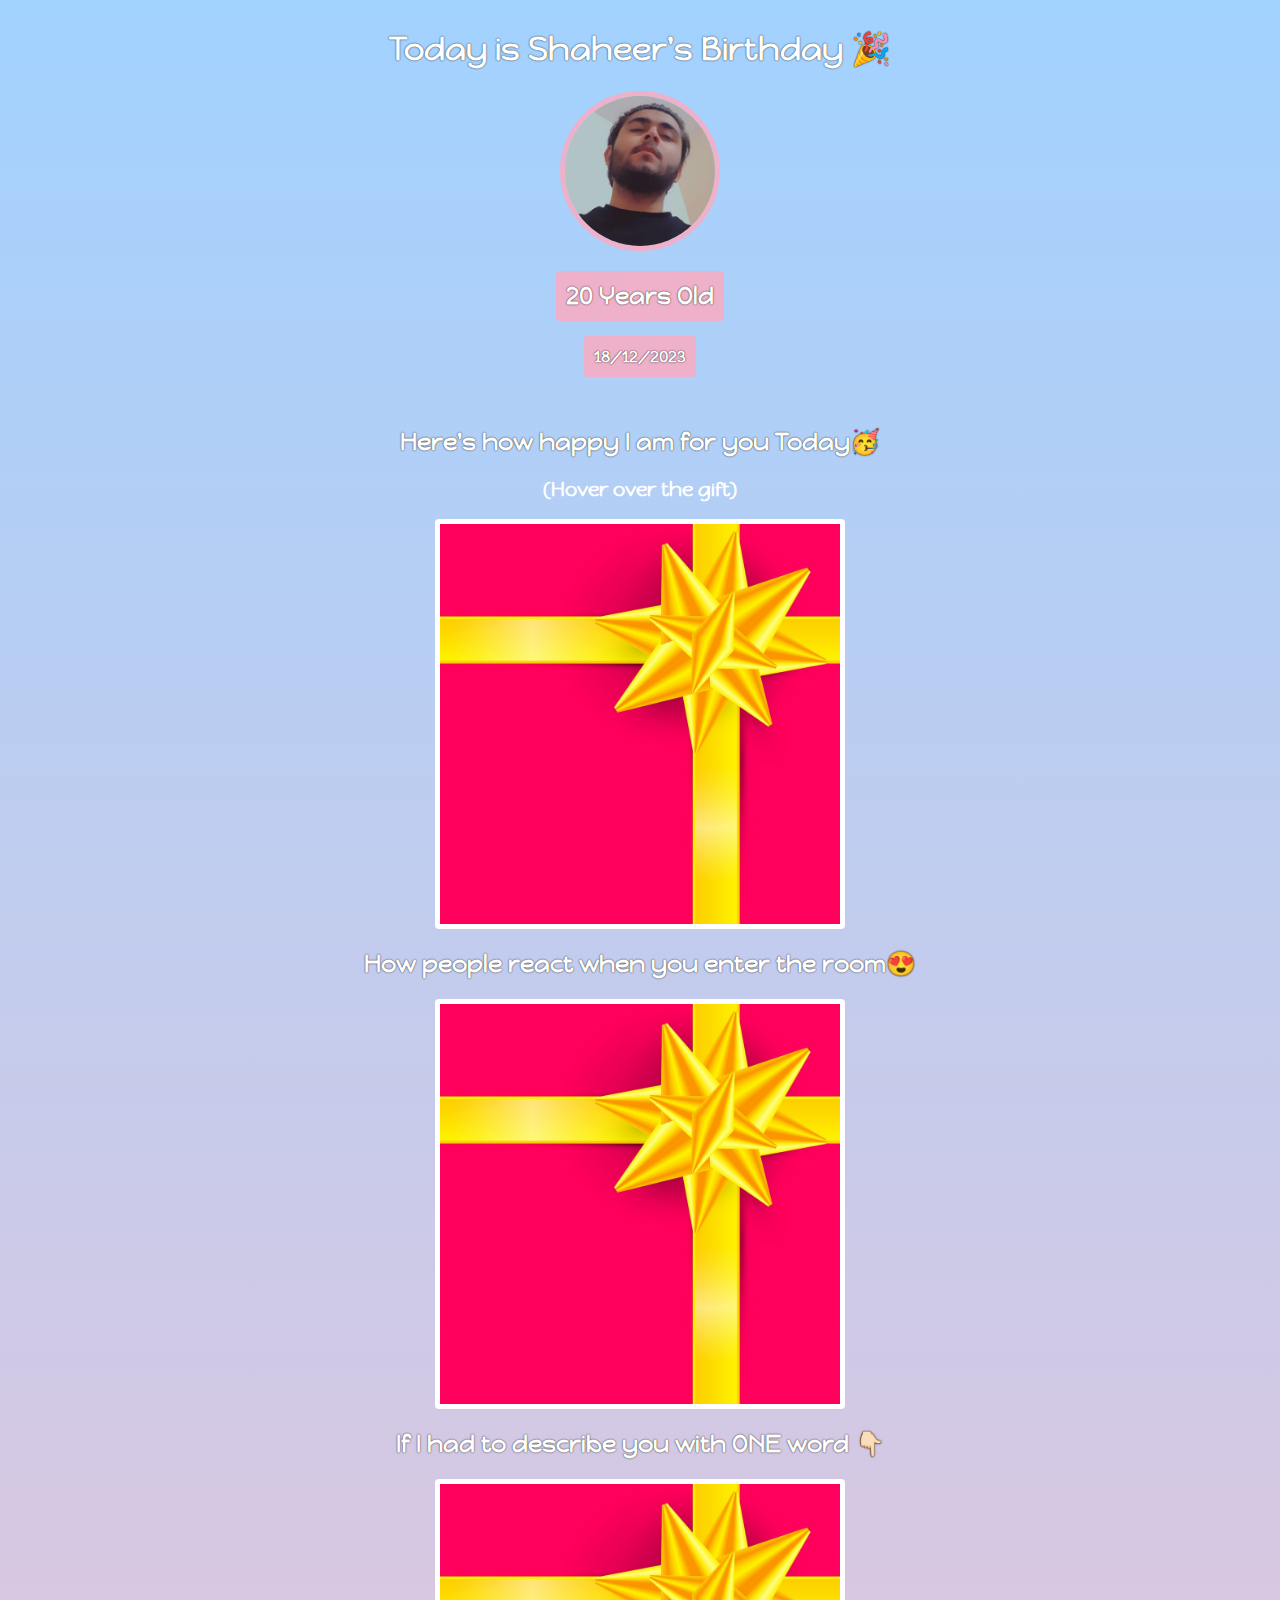
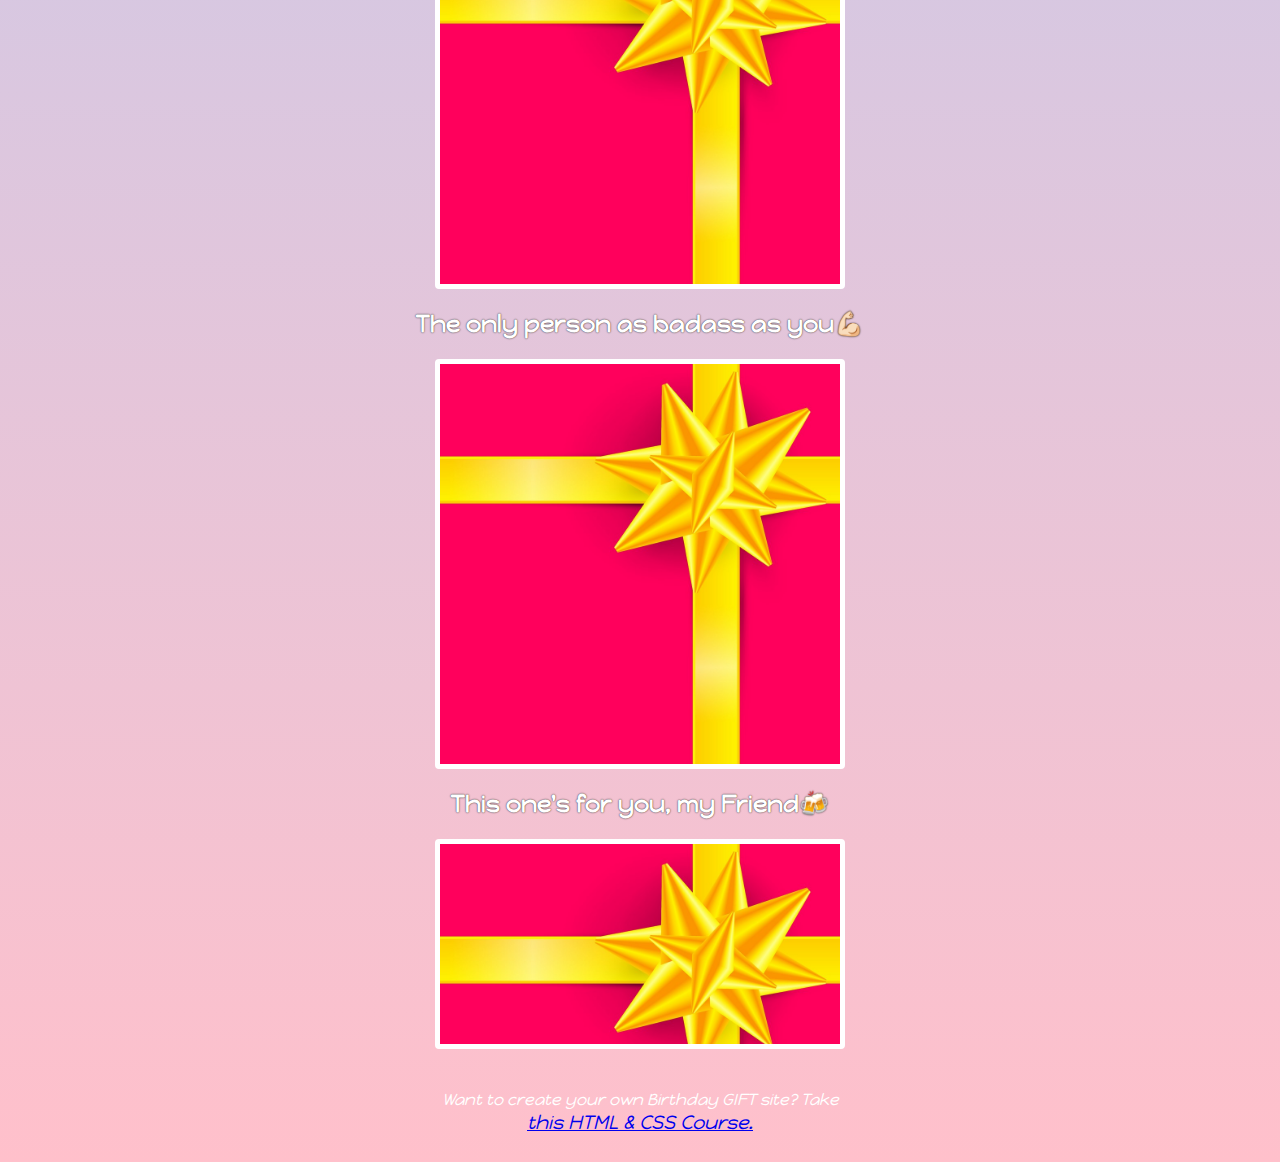
==== index.html @ d35ee529 "Commit Initial Files" ====
<!DOCTYPE html>
<html lang="en">
<head>
    <meta charset="UTF-8">
    <meta name="viewport" content="width=device-width, initial-scale=1.0">
    <title>Birthday Surprise for Friend</title>
    <link rel="stylesheet" href="style.css">
    <link rel="preconnect" href="https://fonts.googleapis.com">
<link rel="preconnect" href="https://fonts.gstatic.com" crossorigin>
<link href="https://fonts.googleapis.com/css2?family=Happy+Monkey&display=swap" rel="stylesheet">
</head>
<body>
    <div id="header">
      <h1>Today is Shaheer's Birthday 🎉</h1>
      <img id="boy-pic" src="Images/shaheer.jpg" alt="">
      <h2 id="bday-age">20 Years Old</h2>
      <h4 id="bday-date">18/12/2023</h4>
</div>

<div class="gift-section">
    <h2 id="bday-title">Here's  how happy I am for you Today🥳</h2>
    <h3 id="bday-hover">(Hover over the gift)</h3>
    <div class="gift-img"></div>
</div>

<div class="gift-hot">
    <h2 id="hot-title">How people react when you enter the room😍</h2>
    <div class="gift-img1"></div>
</div>

<div class="gift-word">
    <h2 id="hot-title">If I had to describe you with ONE word 👇🏻</h2>
   
    <div class="gift-img2"></div>
</div>
<div class="gift-badas">
    <h2 id="hot-title">The only person as badass as you💪🏻</h2>
    <div class="gift-img3"></div>
</div>
<div class="gift-cheers">
    <h2 id="hot-title">This one's for you, my Friend🍻</h2>
    <div class="gift-img4"></div>
</div>

<!-- Add Footer -->

<p id="Footer">Want to create your own Birthday GIFT site? Take <a href="https://scrimba.com/learn/htmlandcss" target="_blank">this HTML & CSS Course.</a></p>



</body>
</html>
---- style.css ----
body{
    font-family: 'happy Monkey';
    text-align: center;
    color: white;
    /* background-color:#a2d2ff; */
    background: linear-gradient(#a2d2ff, pink);
    display: flex;
    flex-direction: column;
    align-items: center;
   
}
h1, h2, h4{
 text-shadow: 0px 0px 1.5px black;
}

#boy-pic{
    width: 150px;
    border: 5px solid #efb0c9;
    border-radius: 50%;
}
#bday-age{
    background: #efb0c9;
    padding:10px;
    border-radius: 4px;
    margin-bottom: 10px;

}

#bday-date{
    background: #efb0c9;
    padding:10px;
    border-radius: 4px;
    margin-bottom: 10px;
    margin-top: 5px;
}
#header{
    display: flex;
    flex-direction: column;
    align-items: center;   
}

.gift-img{
    margin: 0 auto;
    border: 5px solid white;
    border-radius: 4px;
    width: 400px;
    height: 400px;
    background-image: url("Images/4659249.jpg");
    background-size: cover;
}

.gift-img:hover{
    background-image: url('Images/200w.webp');
    background-size: cover;
}

.gift-section{
    margin-top: 20px;
}

.gift-img1{
     border: 5px solid white;
    border-radius: 4px;
    width: 400px;
    height: 400px;
    background-image: url("Images/4659249.jpg");
    background-size: cover;
    margin: 0 auto;
}
  
.gift-img1:hover{
    background-image: url("Images/200w\ \(1\).webp");
    
}

.gift-img2{
    margin: 0 auto;
    border: 5px solid white;
    border-radius: 4px;
    width: 400px;
    height: 400px;
    background-image: url("Images/4659249.jpg");
    background-size: cover;
}
.gift-img2:hover{
    background-image: url("Images/200w\ \(2\).webp");
background-size: cover;
    
}

.gift-img3{
    margin: 0 auto;
    border: 5px solid white;
    border-radius: 4px;
    width: 400px;
    height: 400px;
    background-image: url("Images/4659249.jpg");
    background-size: cover;
}

.gift-img3:hover{
    background-image: url("Images/200w\ \(3\).webp");
}

.gift-img4{
    border: 5px solid white;
    border-radius: 4px;
    width: 400px;
    height: 200px;
    background-image: url("Images/4659249.jpg");
    background-size: cover;
    margin: 0 auto;
}

.gift-img4:hover{
    background-image: url("Images/100.webp");
}
a{
    font-size: larger;
}
#Footer{
    width: 400px;
   margin: 40px auto 20px;
   font-style: italic;
}
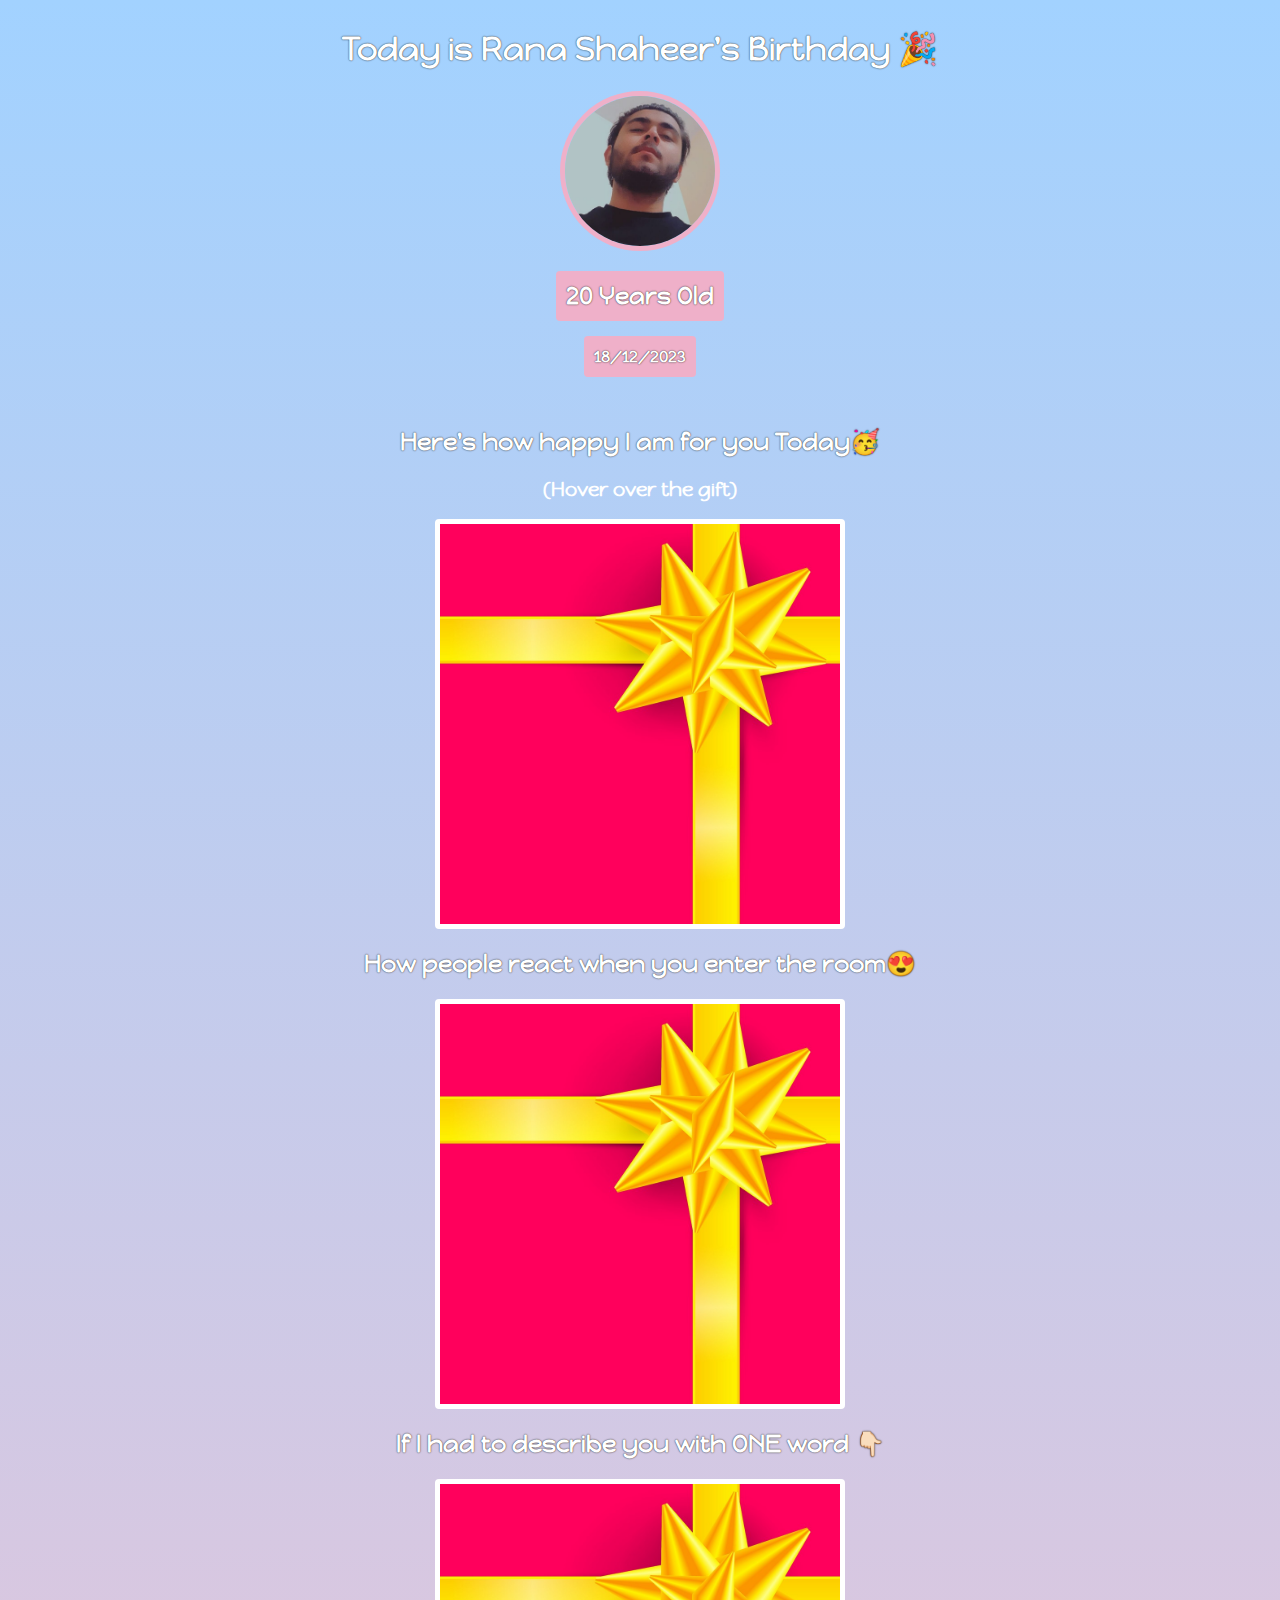
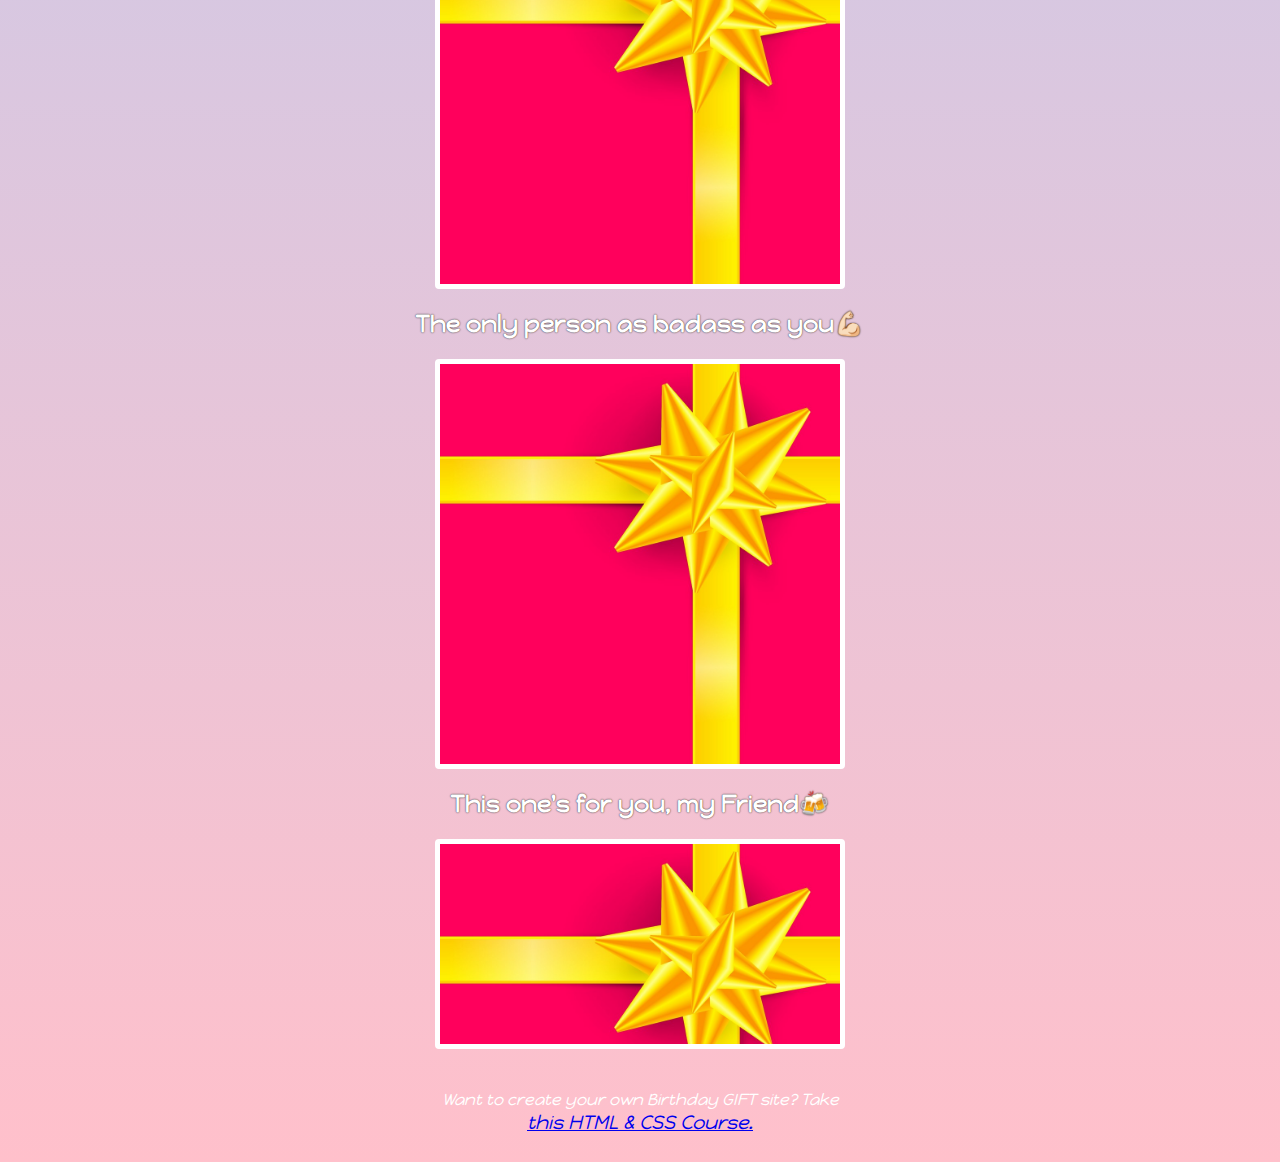
==== commit 4b870bea: "Change the name to Rana Shaheer" ====
--- a/index.html
+++ b/index.html
@@ -11,7 +11,7 @@
 </head>
 <body>
     <div id="header">
-      <h1>Today is Shaheer's Birthday 🎉</h1>
+      <h1>Today is Rana Shaheer's Birthday 🎉</h1>
       <img id="boy-pic" src="Images/shaheer.jpg" alt="">
       <h2 id="bday-age">20 Years Old</h2>
       <h4 id="bday-date">18/12/2023</h4>
